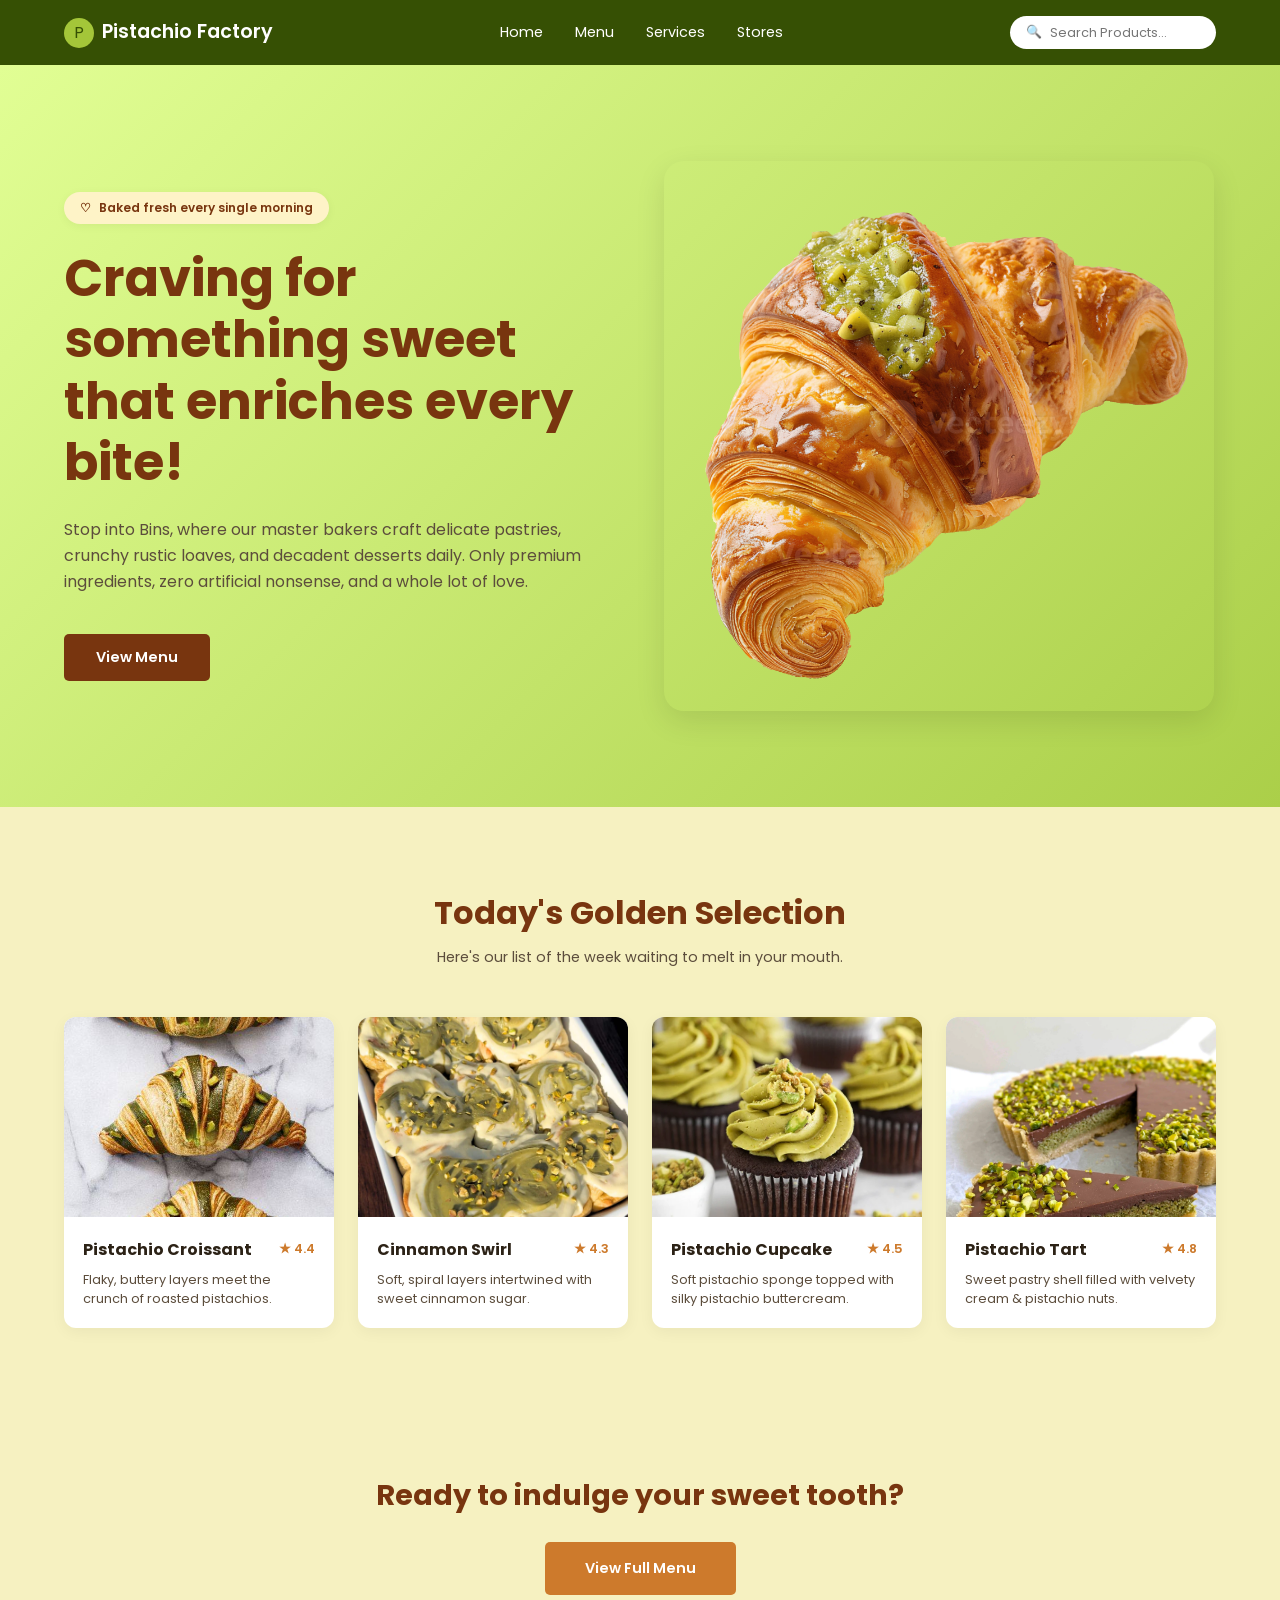
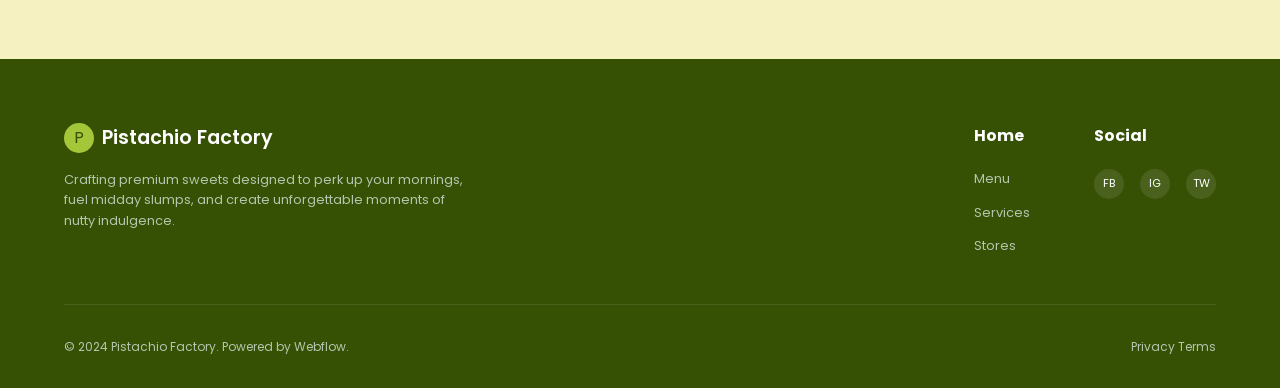
==== index.html @ 5907d377 "Add files via upload" ====
<!DOCTYPE html>
<html lang="en">
<head>
    <meta charset="UTF-8">
    <meta name="viewport" content="width=device-width, initial-scale=1.0">
    <title>Pistachio Factory</title>
    <link rel="stylesheet" href="styles.css">
    <link rel="preconnect" href="https://fonts.googleapis.com">
    <link rel="preconnect" href="https://fonts.gstatic.com" crossorigin>
    <link href="https://fonts.googleapis.com/css2?family=Poppins:wght@400;500;600;700&display=swap" rel="stylesheet">
</head>
<body>
    <header class="header">
        <div class="logo-container">
            <div class="logo-icon">P</div>
            <h1 class="logo-text">Pistachio Factory</h1>
        </div>
        <nav class="nav-links">
            <a href="#">Home</a>
            <a href="#">Menu</a>
            <a href="#">Services</a>
            <a href="#">Stores</a>
        </nav>
        <div class="header-actions">
            <div class="search-bar">
                <span class="search-icon">🔍</span>
                <input type="text" placeholder="Search Products...">
            </div>
            <div class="mobile-menu-toggle">
                <span></span>
                <span></span>
                <span></span>
            </div>
        </div>
    </header>
    <section class="hero">
        <div class="hero-content">
            <div class="badge">
                <span class="badge-icon">♡</span> Baked fresh every single morning
            </div>
            <h2>Craving for something sweet that enriches every bite!</h2>
            <p>Stop into Bins, where our master bakers craft delicate pastries, crunchy rustic loaves, and decadent desserts daily. Only premium ingredients, zero artificial nonsense, and a whole lot of love.</p>
            <button class="btn btn-primary">View Menu</button>
        </div>
        <div class="hero-image">
            <img src="images/croissant.png" alt="Pistachio Croissant">
        </div>
    </section>
    <section class="products-section">
        <div class="section-header">
            <h2>Today's Golden Selection</h2>
            <p>Here's our list of the week waiting to melt in your mouth.</p>
        </div>
        <div class="product-grid">
            <article class="product-card">
                <div class="card-image">
                    <img src="images/pistachio_croissant.png" alt="Pistachio Croissant">
                </div>
                <div class="card-content">
                    <div class="card-header">
                        <h3>Pistachio Croissant</h3>
                        <span class="rating">★ 4.4</span>
                    </div>
                    <p>Flaky, buttery layers meet the crunch of roasted pistachios.</p>
                </div>
            </article>

            <article class="product-card">
                <div class="card-image">
                    <img src="images/cinnamon-swirl.png" alt="Cinnamon Swirl">
                </div>
                <div class="card-content">
                    <div class="card-header">
                        <h3>Cinnamon Swirl</h3>
                        <span class="rating">★ 4.3</span>
                    </div>
                    <p>Soft, spiral layers intertwined with sweet cinnamon sugar.</p>
                </div>
            </article>

            <article class="product-card">
                <div class="card-image">
                    <img src="images/pistachio_cupcake.png" alt="Pistachio Cupcake">
                </div>
                <div class="card-content">
                    <div class="card-header">
                        <h3>Pistachio Cupcake</h3>
                        <span class="rating">★ 4.5</span>
                    </div>
                    <p>Soft pistachio sponge topped with silky pistachio buttercream.</p>
                </div>
            </article>
            <article class="product-card">
                <div class="card-image">
                    <img src="images/pistachio_tart.png" alt="Pistachio Tart">
                </div>
                <div class="card-content">
                    <div class="card-header">
                        <h3>Pistachio Tart</h3>
                        <span class="rating">★ 4.8</span>
                    </div>
                    <p>Sweet pastry shell filled with velvety cream & pistachio nuts.</p>
                </div>
            </article>
        </div>
    </section>
    <section class="cta-section">
        <h2>Ready to indulge your sweet tooth?</h2>
        <button class="btn btn-secondary">View Full Menu</button>
    </section>

    <!-- Footer -->
    <footer class="footer">
        <div class="footer-content">
            <div class="footer-brand">
                <div class="logo-container">
                    <div class="logo-icon">P</div>
                    <h1 class="logo-text">Pistachio Factory</h1>
                </div>
                <p>Crafting premium sweets designed to perk up your mornings, fuel midday slumps, and create unforgettable moments of nutty indulgence.</p>
            </div>
            
            <div class="footer-links">
                <div class="link-column">
                    <h4>Home</h4>
                    <a href="#">Menu</a>
                    <a href="#">Services</a>
                    <a href="#">Stores</a>
                </div>
                <div class="link-column">
                    <h4>Social</h4>
                    <div class="social-icons">
                        <a href="#">FB</a>
                        <a href="#">IG</a>
                        <a href="#">TW</a>
                    </div>
                </div>
            </div>
        </div>
        
        <div class="footer-bottom">
            <p>© 2024 Pistachio Factory. Powered by Webflow.</p>
            <p>Privacy Terms</p>
        </div>
    </footer>

</body>
</html>
---- styles.css ----
/* --- Global Styles & Variables --- */
:root {
    --dark-green: #365004;
    /* --- Updated to match the softer, paler green on the left --- */
    --light-green-gradient-start: #E1FE94; 
    --light-green-gradient-end: #ABCF49;
    --cream-bg: #F6F1C1;
    --text-dark: #2c2216;
    --text-muted: #5c4d3c;
    --btn-maroon: #78350F;
    --btn-orange: #cd7a2c;
    --white: #ffffff;
    --font-main: 'Poppins', sans-serif;
}

* {
    margin: 0;
    padding: 0;
    box-sizing: border-box;
}

body {
    font-family: var(--font-main);
    color: var(--text-dark);
    line-height: 1.6;
    background-color: var(--cream-bg);
}

a {
    text-decoration: none;
    color: inherit;
}

/* --- Header --- */
.header {
    background-color: var(--dark-green);
    color: var(--white);
    display: flex;
    justify-content: space-between;
    align-items: center;
    padding: 1rem 5%;
    position: sticky;
    top: 0;
    z-index: 100;
}

.logo-container {
    display: flex;
    align-items: center;
    gap: 0.5rem;
}

.logo-icon {
    background-color: #a4c639;
    color: var(--dark-green);
    width: 30px;
    height: 30px;
    border-radius: 50%;
    display: flex;
    justify-content: center;
    align-items: center;
    font-size: 1rem;
}

.logo-text {
    font-size: 1.2rem;
    font-weight: 600;
}

.nav-links {
    display: flex;
    gap: 2rem;
    font-size: 0.9rem;
}

.nav-links a:hover {
    color: #a4c639;
}

.header-actions {
    display: flex;
    align-items: center;
    gap: 1rem;
}

.search-bar {
    background-color: var(--white);
    border-radius: 20px;
    padding: 0.4rem 1rem;
    display: flex;
    align-items: center;
    gap: 0.5rem;
}

.search-icon {
    font-size: 0.8rem;
    color: #888;
}

.search-bar input {
    border: none;
    outline: none;
    font-family: var(--font-main);
    font-size: 0.8rem;
    color: var(--text-dark);
    width: 150px;
}

.mobile-menu-toggle {
    display: none;
    flex-direction: column;
    gap: 5px;
    cursor: pointer;
}

.mobile-menu-toggle span {
    width: 25px;
    height: 2px;
    background-color: var(--white);
}

/* --- Hero --- */
.hero {
    background: linear-gradient(135deg, var(--light-green-gradient-start) 0%, var(--light-green-gradient-end) 100%);
    padding: 6rem 5%;
    display: flex;
    align-items: center;
    justify-content: space-between;
    gap: 3rem;
    min-height: 80vh;
}

.hero-content {
    flex: 1;
    max-width: 550px;
}

.badge {
    display: inline-flex;
    align-items: center;
    gap: 0.5rem;
    background-color: #FEF3C7;
    padding: 0.4rem 1rem;
    border-radius: 20px;
    font-size: 0.75rem;
    font-weight: 600;
    color: var(--btn-maroon);
    margin-bottom: 1.5rem;
    box-shadow: 0 2px 10px rgba(0,0,0,0.05);
}

.hero-content h2 {
    font-size: 3.2rem;
    line-height: 1.2;
    color: var(--btn-maroon);
    margin-bottom: 1.5rem;
}

.hero-content p {
    font-size: 1rem;
    color: var(--text-muted);
    margin-bottom: 2.5rem;
}

.btn {
    padding: 0.8rem 2rem;
    border: none;
    border-radius: 5px;
    font-family: var(--font-main);
    font-weight: 600;
    font-size: 0.9rem;
    cursor: pointer;
    transition: transform 0.2s ease, opacity 0.2s ease;
}

.btn:hover {
    transform: translateY(-2px);
    opacity: 0.9;
}

.btn-primary {
    background-color: var(--btn-maroon);
    color: var(--white);
}

.hero-image {
    flex: 1;
    display: flex;
    justify-content: center;
    position: relative;
}

.hero-image img {
    width: 100%;
    max-width: 550px;
    border-radius: 20px;
    box-shadow: 0 10px 30px rgba(0,0,0,0.1);
    object-fit: cover;
}

/* --- Products --- */
.products-section {
    padding: 5rem 5%;
    background-color: var(--cream-bg);
}

.section-header {
    text-align: center;
    margin-bottom: 3rem;
}

.section-header h2 {
    font-size: 2rem;
    color: var(--btn-maroon);
    margin-bottom: 0.5rem;
}

.section-header p {
    color: var(--text-muted);
    font-size: 0.9rem;
}

.product-grid {
    display: grid;
    grid-template-columns: repeat(4, 1fr);
    gap: 1.5rem;
}

.product-card {
    background-color: var(--white);
    border-radius: 12px;
    overflow: hidden;
    box-shadow: 0 4px 15px rgba(0,0,0,0.05);
    transition: transform 0.3s ease;
}

.product-card:hover {
    transform: translateY(-5px);
}

.card-image {
    width: 100%;
    height: 200px;
    overflow: hidden;
}

.card-image img {
    width: 100%;
    height: 100%;
    object-fit: cover;
}

.card-content {
    padding: 1.2rem;
}

.card-header {
    display: flex;
    justify-content: space-between;
    align-items: center;
    margin-bottom: 0.5rem;
}

.card-header h3 {
    font-size: 1rem;
    color: var(--text-dark);
}

.rating {
    font-size: 0.8rem;
    color: var(--btn-orange);
    font-weight: 600;
}

.card-content p {
    font-size: 0.8rem;
    color: var(--text-muted);
    line-height: 1.5;
}

.cta-section {
    padding: 4rem 5%;
    text-align: center;
    background-color: var(--cream-bg);
}

.cta-section h2 {
    font-size: 1.8rem;
    color: var(--btn-maroon);
    margin-bottom: 1.5rem;
}

.btn-secondary {
    background-color: var(--btn-orange);
    color: var(--white);
    padding: 1rem 2.5rem;
}

/* --- Footer --- */
.footer {
    background-color: var(--dark-green);
    color: var(--white);
    padding: 4rem 5% 2rem;
}

.footer-content {
    display: flex;
    justify-content: space-between;
    margin-bottom: 3rem;
    flex-wrap: wrap;
    gap: 2rem;
}

.footer-brand {
    max-width: 400px;
}

.footer-brand .logo-container {
    margin-bottom: 1rem;
}

.footer-brand p {
    font-size: 0.8rem;
    color: #b3c7af;
    line-height: 1.6;
}

.footer-links {
    display: flex;
    gap: 4rem;
}

.link-column {
    display: flex;
    flex-direction: column;
    gap: 0.8rem;
}

.link-column h4 {
    font-size: 1rem;
    margin-bottom: 0.5rem;
    color: var(--white);
}

.link-column a {
    font-size: 0.8rem;
    color: #b3c7af;
    transition: color 0.2s ease;
}

.link-column a:hover {
    color: var(--white);
}

.social-icons {
    display: flex;
    gap: 1rem;
}

.social-icons a {
    display: flex;
    justify-content: center;
    align-items: center;
    width: 30px;
    height: 30px;
    border-radius: 50%;
    background-color: rgba(255,255,255,0.1);
    font-size: 0.7rem;
    color: var(--white);
}

.footer-bottom {
    display: flex;
    justify-content: space-between;
    border-top: 1px solid rgba(255,255,255,0.1);
    padding-top: 2rem;
    font-size: 0.75rem;
    color: #b3c7af;
}

/* --- Mobile and Tabley stuff --- */
@media (max-width: 1024px) {
    .product-grid {
        grid-template-columns: repeat(2, 1fr);
    }
}

@media (max-width: 768px) {
    /* Header */
    .nav-links, .search-bar {
        display: none; 
    }
    
    .mobile-menu-toggle {
        display: flex; 
    }

    /* Hero */
    .hero {
        flex-direction: column;
        text-align: center;
        padding: 4rem 5%;
        min-height: auto;
    }

    .hero-content h2 {
        font-size: 2.2rem;
    }

    .hero-image img {
        max-width: 100%;
        margin-top: 2rem;
    }

    /* Products */
    .product-grid {
        grid-template-columns: 1fr; 
    }

    /* Footer */
    .footer-content {
        flex-direction: column;
        gap: 2rem;
    }
    
    .footer-links {
        gap: 2rem;
    }

    .footer-bottom {
        flex-direction: column;
        gap: 1rem;
        text-align: center;
    }
}
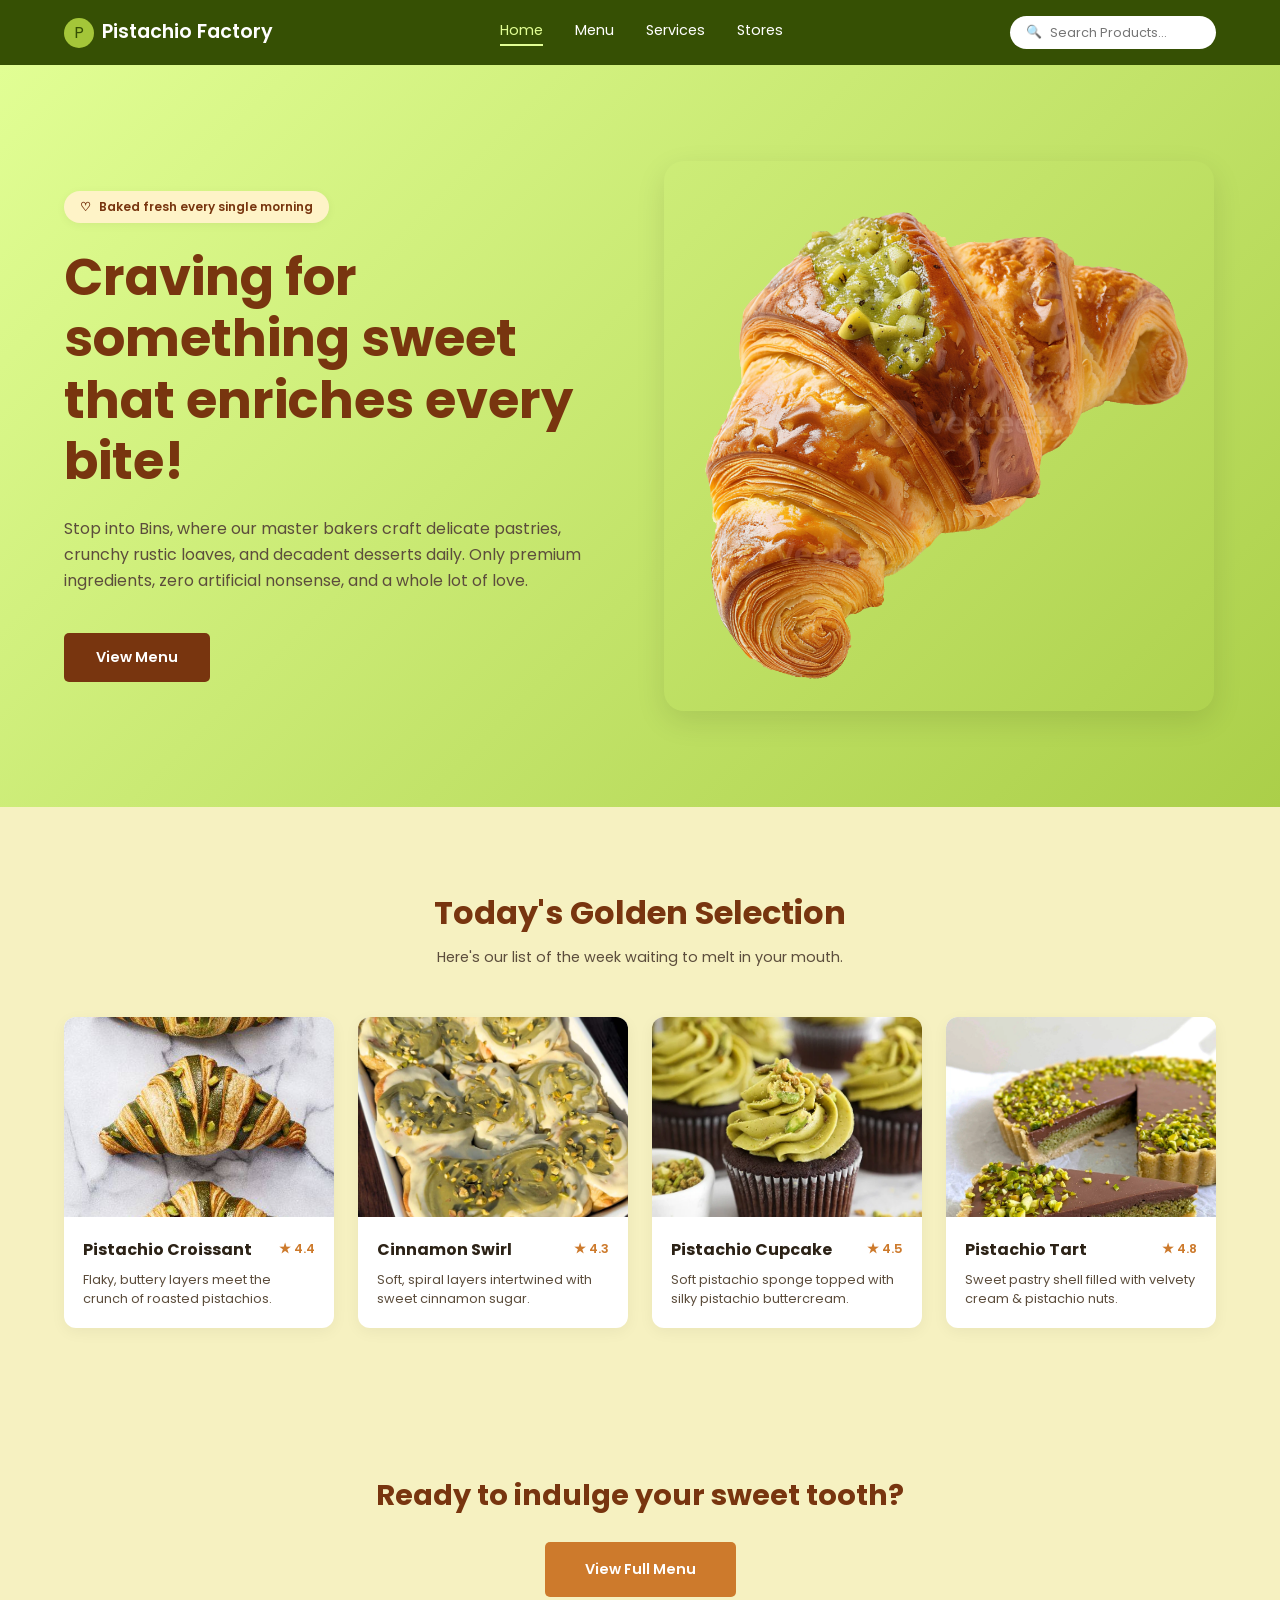
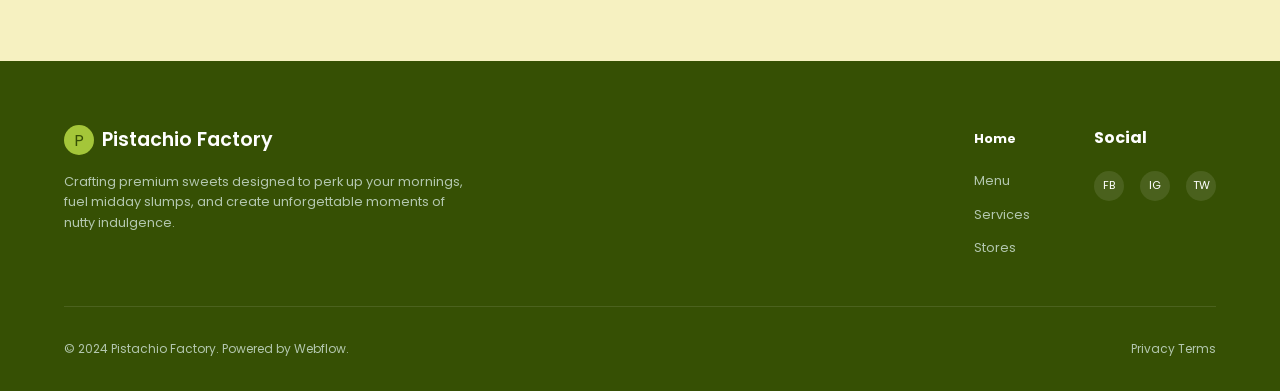
==== commit c702846c: "Add files via upload" ====
--- a/index.html
+++ b/index.html
@@ -1,148 +1,148 @@
-<!DOCTYPE html>
-<html lang="en">
-<head>
-    <meta charset="UTF-8">
-    <meta name="viewport" content="width=device-width, initial-scale=1.0">
-    <title>Pistachio Factory</title>
-    <link rel="stylesheet" href="styles.css">
-    <link rel="preconnect" href="https://fonts.googleapis.com">
-    <link rel="preconnect" href="https://fonts.gstatic.com" crossorigin>
-    <link href="https://fonts.googleapis.com/css2?family=Poppins:wght@400;500;600;700&display=swap" rel="stylesheet">
-</head>
-<body>
-    <header class="header">
-        <div class="logo-container">
-            <div class="logo-icon">P</div>
-            <h1 class="logo-text">Pistachio Factory</h1>
-        </div>
-        <nav class="nav-links">
-            <a href="#">Home</a>
-            <a href="#">Menu</a>
-            <a href="#">Services</a>
-            <a href="#">Stores</a>
-        </nav>
-        <div class="header-actions">
-            <div class="search-bar">
-                <span class="search-icon">🔍</span>
-                <input type="text" placeholder="Search Products...">
-            </div>
-            <div class="mobile-menu-toggle">
-                <span></span>
-                <span></span>
-                <span></span>
-            </div>
-        </div>
-    </header>
-    <section class="hero">
-        <div class="hero-content">
-            <div class="badge">
-                <span class="badge-icon">♡</span> Baked fresh every single morning
-            </div>
-            <h2>Craving for something sweet that enriches every bite!</h2>
-            <p>Stop into Bins, where our master bakers craft delicate pastries, crunchy rustic loaves, and decadent desserts daily. Only premium ingredients, zero artificial nonsense, and a whole lot of love.</p>
-            <button class="btn btn-primary">View Menu</button>
-        </div>
-        <div class="hero-image">
-            <img src="images/croissant.png" alt="Pistachio Croissant">
-        </div>
-    </section>
-    <section class="products-section">
-        <div class="section-header">
-            <h2>Today's Golden Selection</h2>
-            <p>Here's our list of the week waiting to melt in your mouth.</p>
-        </div>
-        <div class="product-grid">
-            <article class="product-card">
-                <div class="card-image">
-                    <img src="images/pistachio_croissant.png" alt="Pistachio Croissant">
-                </div>
-                <div class="card-content">
-                    <div class="card-header">
-                        <h3>Pistachio Croissant</h3>
-                        <span class="rating">★ 4.4</span>
-                    </div>
-                    <p>Flaky, buttery layers meet the crunch of roasted pistachios.</p>
-                </div>
-            </article>
-
-            <article class="product-card">
-                <div class="card-image">
-                    <img src="images/cinnamon-swirl.png" alt="Cinnamon Swirl">
-                </div>
-                <div class="card-content">
-                    <div class="card-header">
-                        <h3>Cinnamon Swirl</h3>
-                        <span class="rating">★ 4.3</span>
-                    </div>
-                    <p>Soft, spiral layers intertwined with sweet cinnamon sugar.</p>
-                </div>
-            </article>
-
-            <article class="product-card">
-                <div class="card-image">
-                    <img src="images/pistachio_cupcake.png" alt="Pistachio Cupcake">
-                </div>
-                <div class="card-content">
-                    <div class="card-header">
-                        <h3>Pistachio Cupcake</h3>
-                        <span class="rating">★ 4.5</span>
-                    </div>
-                    <p>Soft pistachio sponge topped with silky pistachio buttercream.</p>
-                </div>
-            </article>
-            <article class="product-card">
-                <div class="card-image">
-                    <img src="images/pistachio_tart.png" alt="Pistachio Tart">
-                </div>
-                <div class="card-content">
-                    <div class="card-header">
-                        <h3>Pistachio Tart</h3>
-                        <span class="rating">★ 4.8</span>
-                    </div>
-                    <p>Sweet pastry shell filled with velvety cream & pistachio nuts.</p>
-                </div>
-            </article>
-        </div>
-    </section>
-    <section class="cta-section">
-        <h2>Ready to indulge your sweet tooth?</h2>
-        <button class="btn btn-secondary">View Full Menu</button>
-    </section>
-
-    <!-- Footer -->
-    <footer class="footer">
-        <div class="footer-content">
-            <div class="footer-brand">
-                <div class="logo-container">
-                    <div class="logo-icon">P</div>
-                    <h1 class="logo-text">Pistachio Factory</h1>
-                </div>
-                <p>Crafting premium sweets designed to perk up your mornings, fuel midday slumps, and create unforgettable moments of nutty indulgence.</p>
-            </div>
-            
-            <div class="footer-links">
-                <div class="link-column">
-                    <h4>Home</h4>
-                    <a href="#">Menu</a>
-                    <a href="#">Services</a>
-                    <a href="#">Stores</a>
-                </div>
-                <div class="link-column">
-                    <h4>Social</h4>
-                    <div class="social-icons">
-                        <a href="#">FB</a>
-                        <a href="#">IG</a>
-                        <a href="#">TW</a>
-                    </div>
-                </div>
-            </div>
-        </div>
-        
-        <div class="footer-bottom">
-            <p>© 2024 Pistachio Factory. Powered by Webflow.</p>
-            <p>Privacy Terms</p>
-        </div>
-    </footer>
-
-</body>
+<!DOCTYPE html>
+<html lang="en">
+<head>
+    <meta charset="UTF-8">
+    <meta name="viewport" content="width=device-width, initial-scale=1.0">
+    <title>Pistachio Factory</title>
+    <link rel="stylesheet" href="styles.css">
+    <link rel="preconnect" href="https://fonts.googleapis.com">
+    <link rel="preconnect" href="https://fonts.gstatic.com" crossorigin>
+    <link href="https://fonts.googleapis.com/css2?family=Poppins:wght@400;500;600;700&display=swap" rel="stylesheet">
+</head>
+<body>
+    <header class="header">
+        <a href="index.html" class="logo-container">
+            <div class="logo-icon">P</div>
+            <h1 class="logo-text">Pistachio Factory</h1>
+        </a>
+        <nav class="nav-links">
+            <a href="index.html" class="active">Home</a>
+            <a href="Menu.html">Menu</a>
+            <a href="Services.html">Services</a>
+            <a href="Stores.html">Stores</a>
+        </nav>
+        <div class="header-actions">
+            <div class="search-bar">
+                <span class="search-icon">🔍</span>
+                <input type="text" placeholder="Search Products...">
+            </div>
+            <div class="mobile-menu-toggle">
+                <span></span>
+                <span></span>
+                <span></span>
+            </div>
+        </div>
+    </header>
+    <section class="hero">
+        <div class="hero-content">
+            <div class="badge">
+                <span class="badge-icon">♡</span> Baked fresh every single morning
+            </div>
+            <h2>Craving for something sweet that enriches every bite!</h2>
+            <p>Stop into Bins, where our master bakers craft delicate pastries, crunchy rustic loaves, and decadent desserts daily. Only premium ingredients, zero artificial nonsense, and a whole lot of love.</p>
+            <a href="Menu.html" class="btn btn-primary">View Menu</a>
+        </div>
+        <div class="hero-image">
+            <img src="images/croissant.png" alt="Pistachio Croissant">
+        </div>
+    </section>
+    <section class="products-section">
+        <div class="section-header">
+            <h2>Today's Golden Selection</h2>
+            <p>Here's our list of the week waiting to melt in your mouth.</p>
+        </div>
+        <div class="product-grid">
+            <article class="product-card">
+                <div class="card-image">
+                    <img src="images/pistachio_croissant.png" alt="Pistachio Croissant">
+                </div>
+                <div class="card-content">
+                    <div class="card-header">
+                        <h3>Pistachio Croissant</h3>
+                        <span class="rating">★ 4.4</span>
+                    </div>
+                    <p>Flaky, buttery layers meet the crunch of roasted pistachios.</p>
+                </div>
+            </article>
+
+            <article class="product-card">
+                <div class="card-image">
+                    <img src="images/cinnamon-swirl.png" alt="Cinnamon Swirl">
+                </div>
+                <div class="card-content">
+                    <div class="card-header">
+                        <h3>Cinnamon Swirl</h3>
+                        <span class="rating">★ 4.3</span>
+                    </div>
+                    <p>Soft, spiral layers intertwined with sweet cinnamon sugar.</p>
+                </div>
+            </article>
+
+            <article class="product-card">
+                <div class="card-image">
+                    <img src="images/pistachio_cupcake.png" alt="Pistachio Cupcake">
+                </div>
+                <div class="card-content">
+                    <div class="card-header">
+                        <h3>Pistachio Cupcake</h3>
+                        <span class="rating">★ 4.5</span>
+                    </div>
+                    <p>Soft pistachio sponge topped with silky pistachio buttercream.</p>
+                </div>
+            </article>
+            <article class="product-card">
+                <div class="card-image">
+                    <img src="images/pistachio_tart.png" alt="Pistachio Tart">
+                </div>
+                <div class="card-content">
+                    <div class="card-header">
+                        <h3>Pistachio Tart</h3>
+                        <span class="rating">★ 4.8</span>
+                    </div>
+                    <p>Sweet pastry shell filled with velvety cream & pistachio nuts.</p>
+                </div>
+            </article>
+        </div>
+    </section>
+    <section class="cta-section">
+        <h2>Ready to indulge your sweet tooth?</h2>
+        <a href="Menu.html" class="btn btn-secondary">View Full Menu</a>
+    </section>
+
+    <!-- Footer -->
+    <footer class="footer">
+        <div class="footer-content">
+            <div class="footer-brand">
+                <div class="logo-container">
+                    <div class="logo-icon">P</div>
+                    <h1 class="logo-text">Pistachio Factory</h1>
+                </div>
+                <p>Crafting premium sweets designed to perk up your mornings, fuel midday slumps, and create unforgettable moments of nutty indulgence.</p>
+            </div>
+            
+            <div class="footer-links">
+                <div class="link-column">
+                    <h4><a href="index.html">Home</a></h4>
+                    <a href="Menu.html">Menu</a>
+                    <a href="Services.html">Services</a>
+                    <a href="Stores.html">Stores</a>
+                </div>
+                <div class="link-column">
+                    <h4>Social</h4>
+                    <div class="social-icons">
+                        <a href="#">FB</a>
+                        <a href="#">IG</a>
+                        <a href="#">TW</a>
+                    </div>
+                </div>
+            </div>
+        </div>
+        
+        <div class="footer-bottom">
+            <p>© 2024 Pistachio Factory. Powered by Webflow.</p>
+            <p>Privacy Terms</p>
+        </div>
+    </footer>
+
+</body>
 </html>
--- a/styles.css
+++ b/styles.css
@@ -432,4 +432,528 @@
         gap: 1rem;
         text-align: center;
     }
-}+}
+
+/* =====================================================
+   Shared additions for Menu / Services / Stores pages
+   ===================================================== */
+
+/* Active nav link + link-style buttons */
+.nav-links a.active {
+    color: #E1FE94;
+    border-bottom: 2px solid #E1FE94;
+    padding-bottom: 2px;
+}
+
+a.btn {
+    display: inline-block;
+    text-decoration: none;
+}
+
+.footer-hours p {
+    font-size: 0.8rem;
+    color: #b3c7af;
+    margin-bottom: 0.4rem;
+}
+
+.footer-hours h4 {
+    font-size: 1rem;
+    margin-bottom: 0.8rem;
+}
+
+.link-column h4 a {
+    color: var(--white);
+}
+
+/* --- Page intro (Menu, Services) --- */
+.page-hero {
+    padding: 4rem 5% 3rem;
+    background-color: var(--cream-bg);
+}
+
+.page-hero h2 {
+    font-size: 2.8rem;
+    line-height: 1.2;
+    color: var(--btn-maroon);
+    margin-bottom: 1rem;
+}
+
+.page-hero p {
+    max-width: 620px;
+    font-size: 0.95rem;
+    color: var(--btn-orange);
+}
+
+.page-hero .badge {
+    margin-bottom: 1.2rem;
+}
+
+/* --- Menu page --- */
+.menu-section {
+    padding: 1rem 5% 5rem;
+    background-color: var(--cream-bg);
+}
+
+.menu-grid {
+    display: grid;
+    grid-template-columns: repeat(4, 1fr);
+    gap: 1.5rem;
+}
+
+.card-image {
+    background: linear-gradient(135deg, #E1FE94, #ABCF49);
+}
+
+.menu-card .card-content p {
+    min-height: 3.6em;
+}
+
+.card-footer {
+    display: flex;
+    justify-content: space-between;
+    align-items: center;
+    margin-top: 1rem;
+}
+
+.price {
+    font-size: 1.2rem;
+    font-weight: 700;
+    color: var(--btn-maroon);
+}
+
+.btn-small {
+    padding: 0.4rem 1rem;
+    font-size: 0.75rem;
+    background-color: var(--btn-maroon);
+    color: var(--white);
+}
+
+.deal-section {
+    background-color: #DBFE7E;
+    padding: 4rem 5%;
+}
+
+.deal-card {
+    background-color: #FEF3C7;
+    border: 1px solid var(--btn-orange);
+    border-radius: 20px;
+    padding: 2rem;
+    display: flex;
+    align-items: center;
+    justify-content: space-between;
+    gap: 2rem;
+}
+
+.deal-info {
+    flex: 1;
+}
+
+.deal-tag {
+    display: inline-block;
+    background-color: #e5484d;
+    color: var(--white);
+    font-size: 0.65rem;
+    font-weight: 700;
+    padding: 0.2rem 0.7rem;
+    border-radius: 20px;
+    margin-bottom: 1rem;
+}
+
+.deal-info h3 {
+    font-size: 1.8rem;
+    color: var(--btn-maroon);
+    margin-bottom: 0.8rem;
+}
+
+.deal-info p {
+    font-size: 0.85rem;
+    color: var(--text-muted);
+    margin-bottom: 1.2rem;
+}
+
+.deal-price {
+    display: flex;
+    align-items: baseline;
+    gap: 0.8rem;
+    margin-bottom: 1.5rem;
+}
+
+.deal-price .price {
+    font-size: 1.8rem;
+    color: #e5484d;
+}
+
+.old-price {
+    text-decoration: line-through;
+    color: #9b8b78;
+}
+
+.deal-note {
+    font-size: 0.75rem;
+    color: var(--text-muted);
+}
+
+.deal-image {
+    flex: 1;
+    max-width: 450px;
+    height: 260px;
+    border-radius: 16px;
+    overflow: hidden;
+    background: linear-gradient(135deg, #E1FE94, #ABCF49);
+}
+
+.deal-image img {
+    width: 100%;
+    height: 100%;
+    object-fit: cover;
+    display: block;
+}
+
+/* --- Services page --- */
+.services-page .page-hero {
+    background-color: #FBF3EC;
+}
+
+.services-showcase {
+    background-color: #F6F1C1;
+    padding: 3.5rem 5% 4rem;
+}
+
+.services-showcase h3,
+.collab-section h3 {
+    font-size: 1.4rem;
+    color: var(--btn-maroon);
+    margin-bottom: 1.5rem;
+}
+
+.service-grid {
+    display: grid;
+    grid-template-columns: repeat(3, 1fr);
+    gap: 1.5rem;
+}
+
+.service-card {
+    background-color: var(--white);
+    border-radius: 12px;
+    overflow: hidden;
+    box-shadow: 0 4px 15px rgba(0,0,0,0.05);
+}
+
+.service-card .card-image {
+    height: 170px;
+}
+
+.service-card .card-content {
+    padding: 1rem 1.2rem 1.2rem;
+}
+
+.service-title {
+    display: flex;
+    align-items: center;
+    gap: 0.6rem;
+    margin-bottom: 0.4rem;
+}
+
+.service-icon {
+    width: 28px;
+    height: 28px;
+    border-radius: 8px;
+    background-color: #FEF3C7;
+    display: flex;
+    justify-content: center;
+    align-items: center;
+    font-size: 0.85rem;
+}
+
+.service-title h4 {
+    font-size: 0.95rem;
+    color: var(--btn-maroon);
+}
+
+.collab-section {
+    background-color: #FBF3EC;
+    padding: 4rem 5%;
+    display: grid;
+    grid-template-columns: 1fr 1.4fr;
+    gap: 3rem;
+    align-items: start;
+}
+
+.collab-section > div > p {
+    font-size: 0.9rem;
+    color: var(--btn-orange);
+    margin-bottom: 1.5rem;
+}
+
+.contact-card {
+    background-color: var(--white);
+    border-radius: 12px;
+    padding: 1.2rem 1.5rem;
+    box-shadow: 0 4px 15px rgba(0,0,0,0.05);
+    font-size: 0.85rem;
+    color: var(--btn-maroon);
+}
+
+.contact-card .contact-row {
+    margin-bottom: 0.7rem;
+}
+
+.contact-card .hours {
+    border-top: 1px solid #eee;
+    padding-top: 0.8rem;
+    margin-top: 0.8rem;
+    font-size: 0.8rem;
+}
+
+.contact-card .hours strong {
+    display: block;
+    margin-bottom: 0.3rem;
+}
+
+.coordinator {
+    background-color: var(--white);
+    border-radius: 12px;
+    padding: 1.2rem 1.5rem;
+    margin-bottom: 1rem;
+    box-shadow: 0 4px 15px rgba(0,0,0,0.05);
+}
+
+.coordinator-top {
+    display: flex;
+    align-items: center;
+    gap: 0.8rem;
+    margin-bottom: 0.6rem;
+}
+
+.avatar {
+    width: 40px;
+    height: 40px;
+    border-radius: 50%;
+    background-color: var(--dark-green);
+    color: #E1FE94;
+    display: flex;
+    justify-content: center;
+    align-items: center;
+    font-weight: 600;
+    font-size: 0.9rem;
+    flex-shrink: 0;
+    overflow: hidden;
+}
+
+.avatar img {
+    width: 100%;
+    height: 100%;
+    object-fit: cover;
+}
+
+.coordinator h4 {
+    font-size: 0.95rem;
+    color: var(--btn-maroon);
+    line-height: 1.2;
+}
+
+.coordinator .role {
+    font-size: 0.75rem;
+    font-weight: 600;
+    color: var(--btn-orange);
+}
+
+.coordinator p {
+    font-size: 0.8rem;
+    color: var(--text-muted);
+}
+
+/* --- Stores page --- */
+.stores-banner {
+    background-color: #DBFE7E;
+    padding: 2.5rem 5%;
+}
+
+.stores-banner h2 {
+    font-size: 2.2rem;
+    color: var(--btn-maroon);
+}
+
+.stores-banner p {
+    color: var(--btn-orange);
+    font-size: 0.9rem;
+}
+
+.stores-layout {
+    background-color: var(--cream-bg);
+    padding: 0 5% 4rem;
+    display: grid;
+    grid-template-columns: 380px 1fr;
+    gap: 1.5rem;
+    margin-top: 0;
+    padding-top: 0;
+}
+
+.store-list {
+    display: flex;
+    flex-direction: column;
+    gap: 1rem;
+    margin-top: 0.1rem;
+}
+
+.store-card {
+    background-color: var(--white);
+    border: 2px solid transparent;
+    border-radius: 12px;
+    padding: 1rem 1.2rem;
+    box-shadow: 0 4px 15px rgba(0,0,0,0.05);
+    cursor: pointer;
+    text-align: left;
+    font-family: var(--font-main);
+    width: 100%;
+}
+
+.store-card:focus-visible {
+    outline: 2px solid var(--btn-maroon);
+    outline-offset: 2px;
+}
+
+.store-card.active {
+    border-color: var(--btn-orange);
+}
+
+.store-card-top {
+    display: flex;
+    justify-content: space-between;
+    align-items: center;
+    margin-bottom: 0.3rem;
+}
+
+.store-card h4 {
+    font-size: 0.95rem;
+    color: var(--btn-maroon);
+}
+
+.nearest-tag {
+    background-color: #FEF3C7;
+    color: var(--btn-maroon);
+    font-size: 0.6rem;
+    font-weight: 700;
+    padding: 0.15rem 0.6rem;
+    border-radius: 20px;
+}
+
+.store-card .address {
+    font-size: 0.8rem;
+    color: var(--text-muted);
+    margin-bottom: 0.5rem;
+}
+
+.store-card .meta {
+    font-size: 0.75rem;
+    color: var(--btn-orange);
+    line-height: 1.5;
+}
+
+.map-panel {
+    position: relative;
+    background-color: #B5D6D0;
+    border-radius: 16px;
+    overflow: hidden;
+    min-height: 560px;
+    margin-top: 0.1rem;
+}
+
+.map-status {
+    position: absolute;
+    top: 0.8rem;
+    left: 0.8rem;
+    background-color: var(--white);
+    border-radius: 20px;
+    padding: 0.35rem 0.9rem;
+    font-size: 0.7rem;
+    font-weight: 600;
+    color: var(--btn-maroon);
+    z-index: 2;
+    display: flex;
+    align-items: center;
+    gap: 0.4rem;
+}
+
+.map-status::before {
+    content: "";
+    width: 6px;
+    height: 6px;
+    background-color: #2faa5e;
+    border-radius: 50%;
+}
+
+.map-panel svg {
+    width: 100%;
+    height: 100%;
+    display: block;
+    position: absolute;
+    inset: 0;
+}
+
+.land {
+    fill: #C49A6C;
+}
+
+.pin circle {
+    fill: var(--btn-maroon);
+    stroke: var(--white);
+    stroke-width: 2;
+    transition: fill 0.2s ease;
+}
+
+.pin.active circle {
+    fill: var(--btn-orange);
+}
+
+.pin text {
+    font-family: var(--font-main);
+    font-size: 11px;
+    font-weight: 600;
+    fill: var(--btn-maroon);
+}
+
+.pin .label-bg {
+    fill: var(--white);
+    stroke: none;
+}
+
+.pin {
+    cursor: pointer;
+}
+
+/* --- Responsive for new pages --- */
+@media (max-width: 1024px) {
+    .menu-grid {
+        grid-template-columns: repeat(2, 1fr);
+    }
+    .stores-layout {
+        grid-template-columns: 320px 1fr;
+    }
+}
+
+@media (max-width: 768px) {
+    .menu-grid,
+    .service-grid {
+        grid-template-columns: 1fr;
+    }
+    .page-hero h2 {
+        font-size: 2.2rem;
+    }
+    .deal-card {
+        flex-direction: column;
+        align-items: stretch;
+    }
+    .deal-image {
+        max-width: 100%;
+    }
+    .collab-section {
+        grid-template-columns: 1fr;
+    }
+    .stores-layout {
+        grid-template-columns: 1fr;
+    }
+    .map-panel {
+        min-height: 420px;
+    }
+}
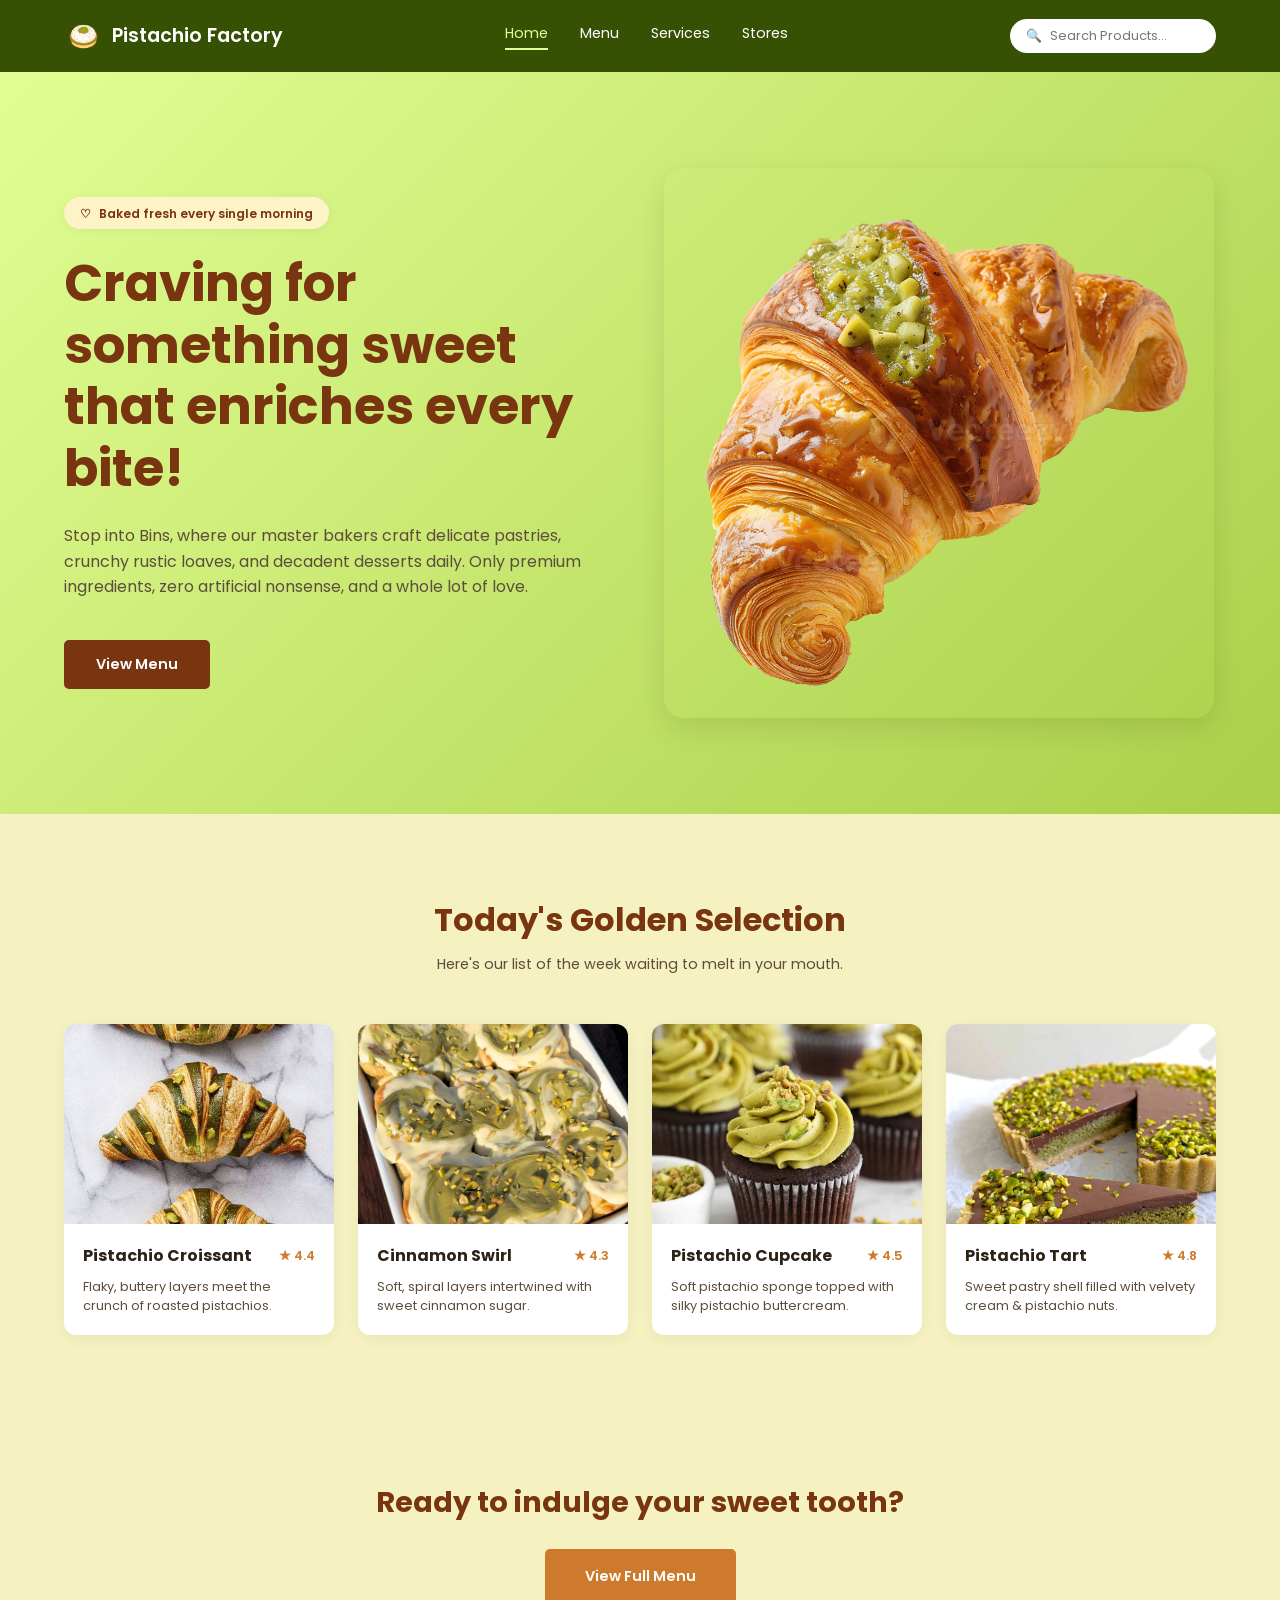
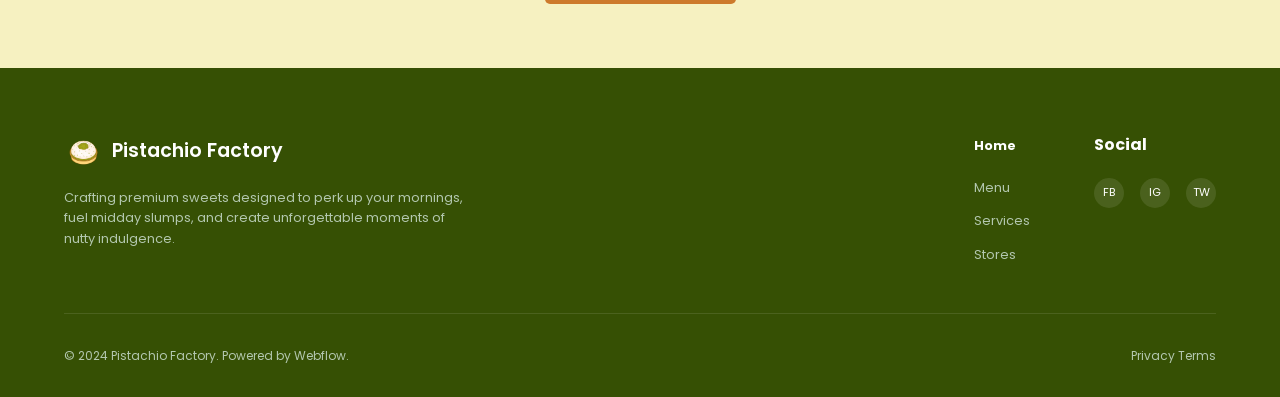
==== commit 4d7deb19: "Add files via upload" ====
--- a/index.html
+++ b/index.html
@@ -12,7 +12,7 @@
 <body>
     <header class="header">
         <a href="index.html" class="logo-container">
-            <div class="logo-icon">P</div>
+            <img src="images/icon.png" alt="Pistachio Factory logo" class="logo-icon">
             <h1 class="logo-text">Pistachio Factory</h1>
         </a>
         <nav class="nav-links">
@@ -114,7 +114,7 @@
         <div class="footer-content">
             <div class="footer-brand">
                 <div class="logo-container">
-                    <div class="logo-icon">P</div>
+                    <img src="images/icon.png" alt="Pistachio Factory logo" class="logo-icon">
                     <h1 class="logo-text">Pistachio Factory</h1>
                 </div>
                 <p>Crafting premium sweets designed to perk up your mornings, fuel midday slumps, and create unforgettable moments of nutty indulgence.</p>
--- a/styles.css
+++ b/styles.css
@@ -51,15 +51,11 @@
 }
 
 .logo-icon {
-    background-color: #a4c639;
-    color: var(--dark-green);
-    width: 30px;
-    height: 30px;
-    border-radius: 50%;
-    display: flex;
-    justify-content: center;
-    align-items: center;
-    font-size: 1rem;
+    width: 40px;
+    height: 40px;
+    object-fit: contain;
+    flex-shrink: 0;
+    display: block;
 }
 
 .logo-text {
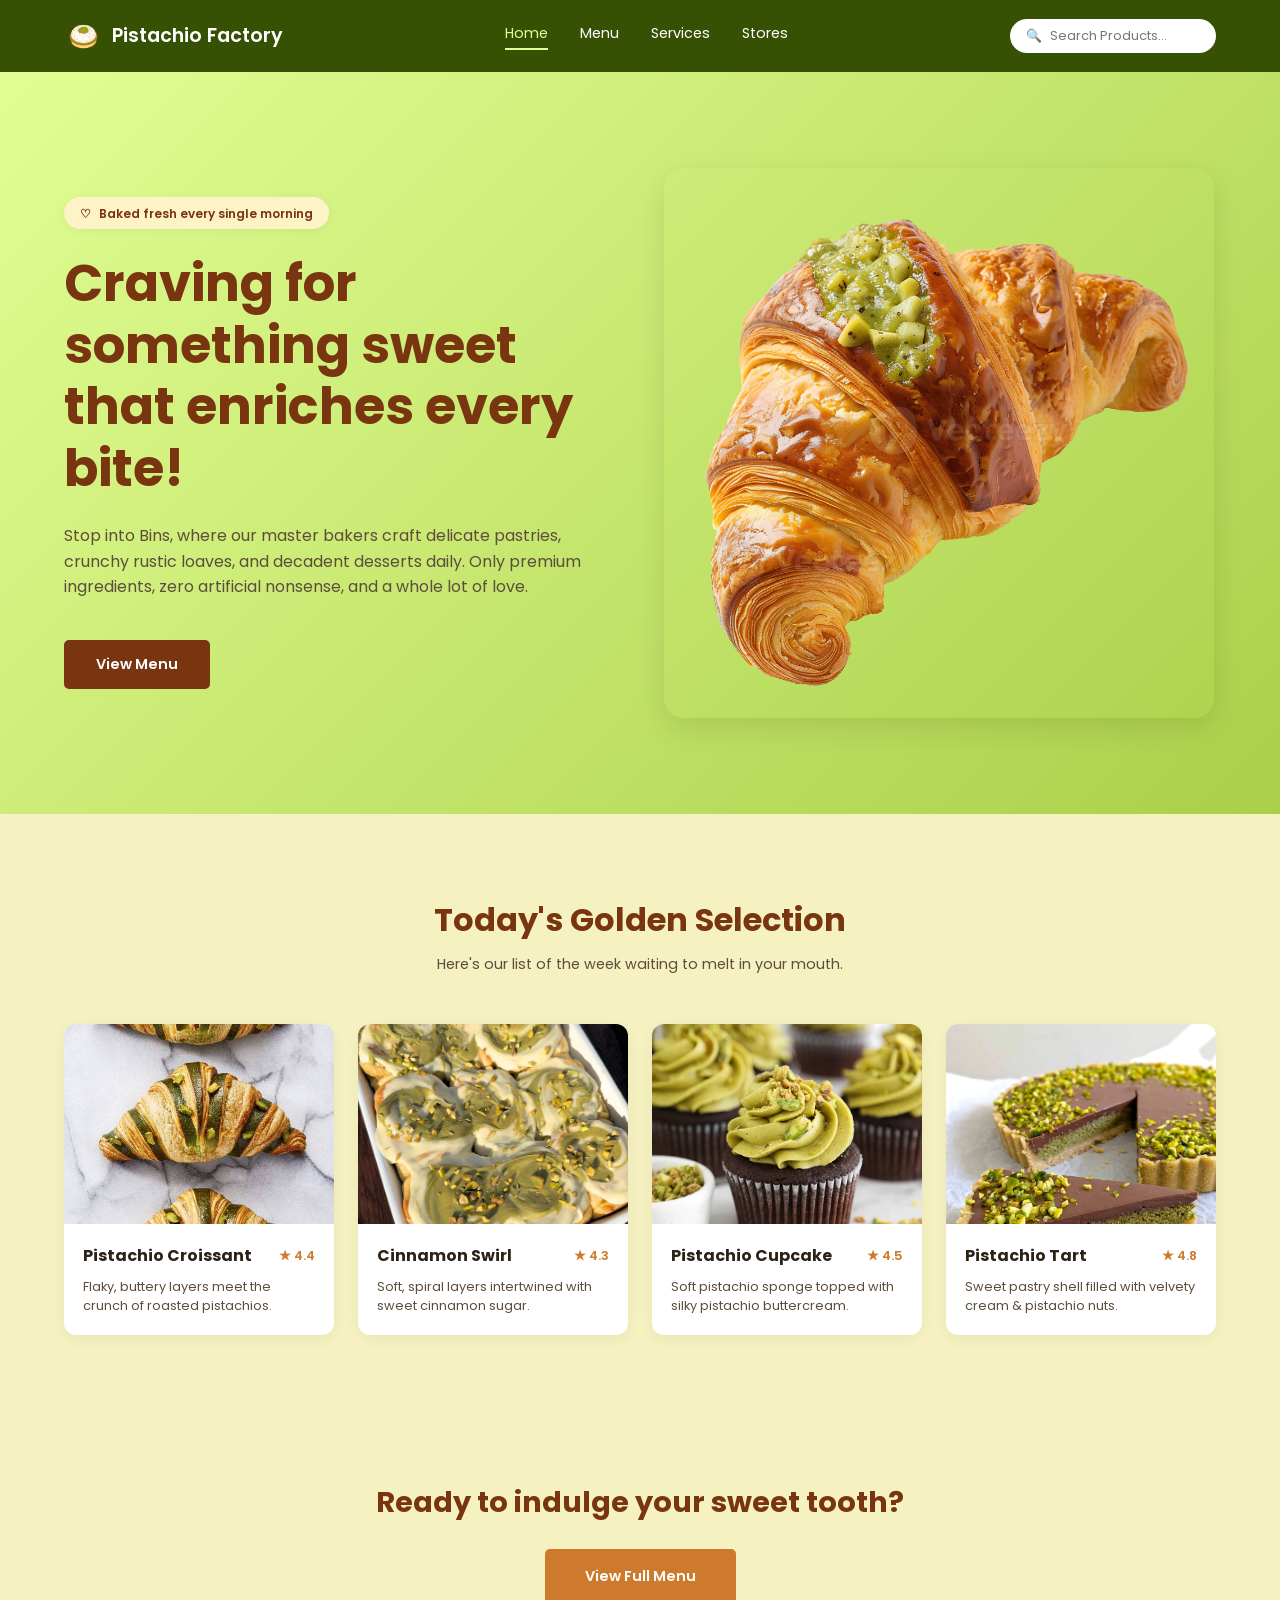
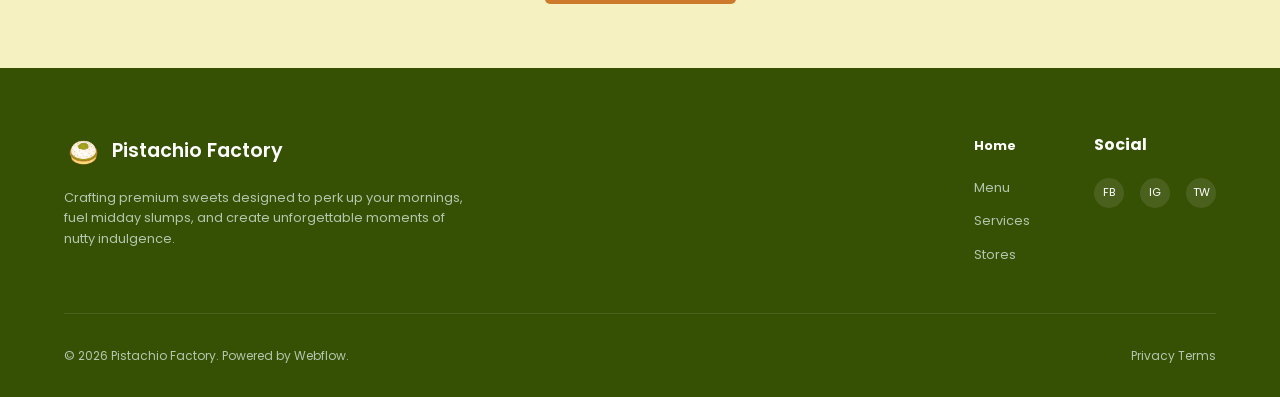
==== commit 69814523: "Add files via upload" ====
--- a/index.html
+++ b/index.html
@@ -139,7 +139,7 @@
         </div>
         
         <div class="footer-bottom">
-            <p>© 2024 Pistachio Factory. Powered by Webflow.</p>
+            <p>© 2026 Pistachio Factory. Powered by Webflow.</p>
             <p>Privacy Terms</p>
         </div>
     </footer>
